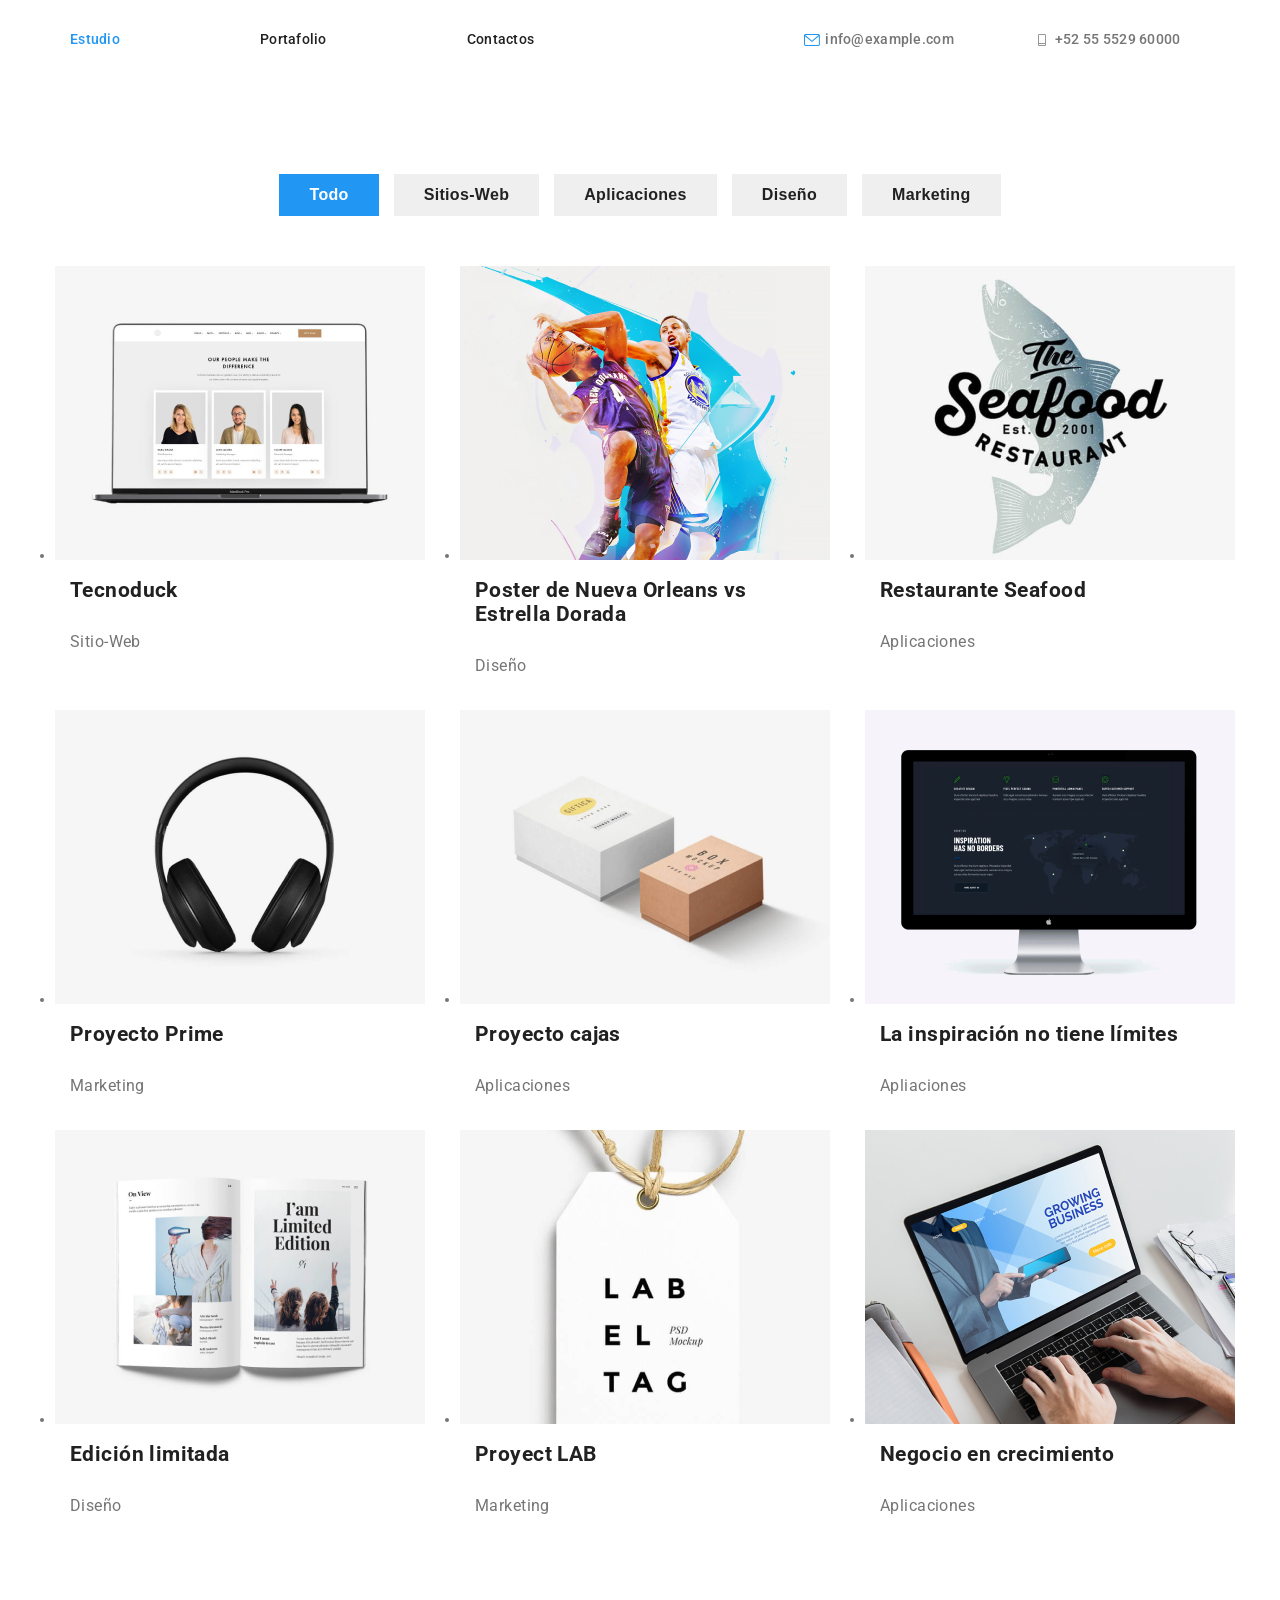
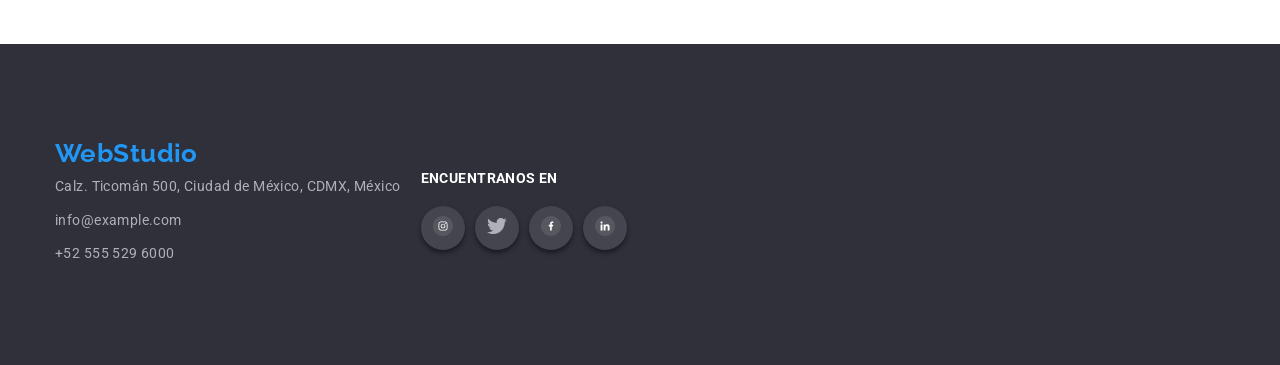
==== portafolio.html @ 07880866 "inicio" ====
<!DOCTYPE html>
<html lang="en">

<head>
  <meta charset="UTF-8">
  <meta http-equiv="X-UA-Compatible" content="IE=edge">
  <meta name="viewport" content="width=device-width, initial-scale=1.0">
  <title>WebStudios</title>
  <link rel="stylesheet" href="./css/styles.css">
  <link rel="stylesheet" href="node_modules/modern-normalize/modern-normalize.css">

</head>

<body>
  <!-- sección Header -->
  <header class="page-header">
    <div class="contacts">
      <!-- menu  -->
      <nav>
        <ul class="nav-menu">
          <li><a class="page current" href="./index.html">Estudio</a></li>
          <li><a class="page " href="./portafolio.html">Portafolio</a></li>
          <li><a class="page " href="">Contactos</a></li>
          <li></li>
          <li></li>
          <li>
            <a class="item" href="#">
              <svg class="icon">
                <use href="./images/SVG/sprite-sheet.svg#icon-sobre"></use>
              </svg>
              info@example.com
            </a>
          </li>
          <li>
            <a class="item" href="#">
              <svg class="icon">
                <use href="./images/SVG/sprite-sheet.svg#icon-celular"></use>
              </svg>
              +52 55 5529 60000
            </a>
          </li>
        </ul>
      </nav>
    </div>
  </header>

  <main>
    <section class="section portfolio">
      <div class="container">
        <!-- tabla Menú  -->
        <ul class="menu list">
          <li><button class="button current" type="button">Todo</button></li>
          <li><button class="button" type="button">Sitios-web</button></li>
          <li><button class="button" type="button">Aplicaciones</button></li>
          <li><button class="button" type="button">Diseño</button></li>
          <li><button class="button" type="button">Marketing</button></li>
        </ul>

        <!-- Tarjetas lista  -->
        <ul class="list cards">
          <li>
            <a href="#" class="link">
              <img src="./images/img_portfolio1.jpg" alt="Tecnoduck Sitio-Web" width="370">
              <h2 class="portfolio-title">Tecnoduck</h2>
              <p class="portfolio-text">Sitio-Web</p>
            </a>
          </li>

          <li>
            <a href="#" class="link">
              <img src="./images/img_portfolio2.jpg" alt="Poster de Nueva Orleans vs Estrella Dorada Diseño"
                width="370">
              <h2 class="portfolio-title">Poster de Nueva Orleans vs Estrella Dorada</h2>
              <p class="portfolio-text">Diseño</p>
            </a>
          </li>

          <li>
            <a href="#" class="link">
              <img src="./images/img_portfolio3.jpg" alt="Restaurante Seafood Aplicaciones" width="370">
              <h2 class="portfolio-title">Restaurante Seafood </h2>
              <p class="portfolio-text">Aplicaciones</p>
            </a>
          </li>

          <li>
            <a href="#" class="link">
              <img src="./images/img_portfolio4.jpg" alt="Proyecto Prime Marketing" width="370">
              <h2 class="portafolio-title">Proyecto Prime</h2>
              <p class="portfolio-text">Marketing</p>
            </a>
          </li>

          <li>
            <a href="#" class="link">
              <img src="./images/img_portfolio5.jpg" alt="Proyecto cajas Aplicaciones" width="370">
              <h2 class="portfolio-title">Proyecto cajas</h2>
              <p class="portfolio-text">Aplicaciones</p>
            </a>
          </li>

          <li>
            <a href="#" class="link">
              <img src="./images/img_portfolio6.jpg" alt="La inspiración no tiene límites Apliaciones" width="370">
              <h2 class="portfolio-title">La inspiración no tiene límites</h2>
              <p class="portfolio-text">Apliaciones</p>
            </a>
          </li>

          <li>
            <a href="#" class="link">
              <img src="./images/img_portfolio7.jpg" alt="Edición limitada Diseño" width="370">
              <h2 class="portfolio-title">Edición limitada</h2>
              <p class="portfolio-text">Diseño</p>
            </a>
          </li>

          <li>
            <a href="#" class="link">
              <img src="./images/img_portfolio8.jpg" alt="Proyect LAB Marketing" width="370">
              <h2 class="portfolio-title">Proyect LAB</h2>
              <p class="portfolio-text">Marketing</p>
            </a>
          </li>

          <li>
            <a href="#" class="link">
              <img src="./images/img_portfolio9.jpg" alt="Negocio en crecimientos Aplicaciones" width="370">
              <h2 class="portfolio-title">Negocio en crecimiento</h2>
              <p class="portfolio-text">Aplicaciones</p>
            </a>
          </li>
        </ul>
      </div>
    </section>
  </main>

  <footer>
    <a class="logo" href="">WebStudio</a>
    <div class="container">
      <address>
        <ul>
          <li>
            <a class="contact" href="#" target="_blank" rel="noopener noreferrer">Calz. Ticomán 500, Ciudad de
              México, CDMX, México</a>
          </li>
          <li>
            <a class="contact" href="mailto:info@example.com">info@example.com</a>
          </li>
          <li>
            <a class="contact" href="tel:+525555296000">+52 555 529 6000</a>
          </li>
        </ul>
      </address>
      <aside>
        <p>ENCUENTRANOS EN</p>
        <ul>
          <li>
            <a href="#">
              <svg class="icon" width="20" height="20">
                <use href="./images/SVG/sprite-sheet.svg#icon-instagramfooter"></use>
              </svg>
            </a>
          </li>
          <li>
            <a href="#">
              <svg class="icon" width="20" height="20">
                <use href="./images/SVG/sprite-sheet.svg#icon-twiter"></use>
              </svg>
            </a>
          </li>
          <li>
            <a href="#">
              <svg class="icon" width="20" height="20">
                <use href="./images/SVG/sprite-sheet.svg#icon-facebookfooter"></use>
              </svg>
            </a>
          </li>
          <li>
            <a href="#">
              <svg class="icon" width="20" height="20">
                <use href="./images/SVG/sprite-sheet.svg#icon-linknidfooter"></use>
              </svg>
            </a>
          </li>
        </ul>
      </aside>
    </div>

  </footer>
</body>

</html
---- css/styles.css ----
@import url("https://fonts.googleapis.com/css2?family=Raleway:wght@700&display=swap");
@import url("https://fonts.googleapis.com/css2?family=Roboto:wght@400;500;700;900&display=swap");

:root {
  --accent-color: #2196f3;
  --accent-color-hover: #188ce8;

  --background-black-1: #21303a;
  --background-black-2: #2f303a;
  --background-black-240Perc: hsla(235, 10%, 21%, 0.4);

  --primary-black-color: #212121;
  --primary-text-color: #757575;
  --primary-white-color: #ffffff;
  --primary-white-60Perc: hsla(0, 0%, 100%, 0.6);
  --primary-white-10Perc: hsla(0, 0%, 100%, 0.1);

  --gray-1: #f5f4fa;
  --gray-2: #afb1b8;
  --black-1: #000000;

  --container-padding: calc((100% - 1200px) / 2);
}

* {
  margin: 0;
  padding: 0;
  box-sizing: border-box;
}

body {
  background-color: var(--primary-white-color);
  color: var(--primary-text-color);
  font-family: "Roboto", sans-serif;
  font-size: 14px;
  letter-spacing: 0.03em;
}

a {
  text-decoration: none;
}

section {
  padding: 94px 0;
}

.button-primary {
  background-color: var(--accent-color);
  color: var(--primary-white-color);
  font-size: 16px;
  font-weight: 700;

  border: none;
  outline: none;
  text-transform: capitalize;
  padding: 10px 20px;
}
.button-primary:hover {
  background-color: var(--button-primary-hover);
}

.logo {
  color: var(--accent-color);
  font-family: "Raleway", sans-serif;
  font-size: 26px;
  font-weight: 700;
  line-height: 1.2;
  text-decoration: none;
}
.logo-black {
  color: var(--logo-black);
}
.logo-white {
  color: var(--primary-white-color);
}

.section > h2 {
  color: var(--primary-black-color);
  font-size: 32px;
  font-weight: 700px;
  padding: 30px 0;
  text-align:center;
}
.no-top-pading {
  padding-top: 0;
}

/* ----------- Header section ----------- */
header {
  display: flex;
  justify-content: space-between;
  align-items: center;

  height: 80px;
  padding: 0 var(--container-padding);
}
header nav {
  display: flex;
  align-items: center;
  gap: 100px;
}

header nav .logo {
  color: var(--accent-color);
  font-family: "Raleway", sans-serif;
  font-size: 26px;
  font-weight: 700;
  line-height: 1.2;
  text-decoration: none;
}

header nav .nav-menu {
  display: flex;
  list-style: none;
  gap: 80px;
}

header nav .nav-menu .page {
  color: var(--primary-black-color);
  padding: 30px;
  font-weight: 500;
  font-size: 14px;
  line-height: 1.4;
  letter-spacing: 0.02em;
  text-decoration: none;
  text-transform: capitalize;
}

.nav-menu {
  display: flex;
  list-style: none;
  gap: 80px;
}
.nav-menu .item {
  color: var(--primary-text-color);
  font-weight: 500;
  font-size: 14px;
  line-height: 1.4;
  letter-spacing: 0.02em;
  text-decoration: none;
  display: flex;
  align-items: center;
  gap: 5px;
}

.nav-menu .item svg {
  Width:16px;
  Height:12px;
  Top: 30px;
  Left: 1052px;
}

.contacts .item:hover svg {
  fill: #188ce8;
}

.contacts .page:hover,
.contacts .page:focus,
.contacts .page.current,
.nav-menu .item:hover,
.nav-menu .item:focus {
  color: var(--accent-color);
}

/* ----------- Hero section ----------- */
.hero {
  background-color: var(--primary-black-color);
  padding: 200px var(--container-padding);
  text-align: center;
  background: url(/images/img_banner.jpg);
  background-size: cover;
  background-position: center;
}

.hero .hero-title {
  width: 500px;
  padding: 20px 0;
  margin: auto;
  color: var(--primary-white-color);
  font-size: 44px;
  text-transform: capitalize;
}
/* ----------- Benefits section ----------- */
.benefits .container .benefits-list {
  flex-wrap: wrap;
  align-items: flex-start;
  justify-content: space-between;
  display: flex;
}
.benefits .container .benefits-list li div {
  display: flex;
  align-items: center;
  justify-content: center;

  background-color: var(--gray-1);
  border-radius: 15px;
  height: 120px;
  margin-bottom: 15px;
  width: 270px;
}
.benefits .container .benefits-list li div .icon-benefit {
  width: 70px;
  height: 70px;
}
.benefits .container .benefits-list li {
  list-style: none;
  width: 270px;
}
.benefits .container .benefits-list li .title {
  height: 50px;
  text-transform: uppercase;
  color: var(--primary-black-color);
}



/* ----------- What we do----------- */

.what-we-do-section .container ul {
  display: flex;
  align-items: center;
  justify-content: space-between;
  flex-wrap: wrap;
}
.what-we-do-section .container ul li {
    display: flex;
    flex-direction: row;
    padding: 10px;
    list-style-type: none;
    width: 360px;
}

/*----------- Team section -----------*/
.team-section {
  background-color: var(--gray-1);
}
.team-section .container h2 {
  color: var(--primary-black-color);
  font-size: 32px;
  font-weight: 700px;
  padding: 30px 0;
  text-align: center;
}
.team-section .container .team-cards {
  display: flex;
  justify-content: space-between;
  flex-wrap: wrap;
  align-items: flex-end;
}
.team-section .container .team-cards li {
  background-color: var(--primary-white-color);
  text-align: center;
  list-style: none;
}

.team-section .container .team-cards li h3 {
  margin: 20px 0 10px 0;
}
.team-section .container .team-cards li p {
  margin-bottom: 30px;
}
.team-section .container .team-cards li ul {
  display: flex;
  align-items: center;
  justify-content: center;
  gap: 15px;

  padding: 10px 20px;
  margin-bottom: 20px;
}
.team-section .container .team-cards li li {
  display: block;
  width: 35px;
  height: 35px;
  border-radius: 25px;
}
.team-section .container .team-cards li li a {
  display: flex;
  align-items: center;
  justify-content: center;

  border-radius: 25px;
  height: 35px;
  width: 35px;
}
.team-section .container .team-cards li a .icon {
  width: 20px;
  height: 20px;
  fill: var(--primary-text-color);
}
/* .team-section .container .team-cards li a:hover .icon {
  
} */
.team-section .container .team-cards a:hover .icon {
  fill: var(--primary-white-color);
}

.containerall{
  align-items: baseline;
  display: inline-flex;
}
.social {
  width: 35px;
  height: 35px;
  padding: 30px;
  margin: 0;
}

.social:hover {
  border-radius: 50%;
  background-color: var(--accent-color);
}

.card {
  position: absolute;
  width: 270px;
  height: 428px;
  left: 215px;
  top: 1785px;
}

.container {
  padding: 0 15px;
  max-width: 1200px;
  margin: 0 auto;
}

.information {
  padding: 2px 16px;
}

/*----------- costumber -----------*/

.customer h2 {
  color: var(--primary-black-color);
  font-size: 32px;
  font-weight: 700px;
  padding: 30px 0;
  text-align: center;
}

.customer .container-customer {
  display: flex;
  align-items: center;
  justify-content: center;
  list-style: none;
  margin-bottom: 90px;
  gap: 30px;
  
 
}

.customer .container-customer div {
  display: flex;
  align-items: center;
  justify-content: center;
  flex-wrap: wrap;
  border: solid 1px var(--gray-2);
  border-radius: 5px;
  cursor: pointer;
  height: 90px;
  width: 170px;
}


.customer .container-customer div .icon-logo {
  width: 100px;
  height: 110px;
}

.customer .container-customer div:hover {
  border: solid 1px var(--accent-color);
}

.customer .container-customer div .icon-logo {
  fill: var(--gray-2);
}

.customer .container-customer div a:hover .icon-logo {
  fill: var(--accent-color);
}
/*----------- Portfolio section -----------*/
.portfolio .menu {
  display: flex;
  align-items: center;
  justify-content: center;
  gap: 15px;
  margin-bottom: 50px;
  list-style: none;
}
.portfolio .menu li button {
  border: none;
  outline: none;
  color: var(--primary-black-color);

  font-weight: 700;
  font-size: 16px;
  line-height: 1.4;
  letter-spacing: 0.02em;
  padding: 10px 30px;

  text-decoration: none;
  text-transform: capitalize;
}
.portfolio .menu li button:hover,
.portfolio .menu li button.current {
  color: var(--primary-white-color);
  background-color: var(--accent-color);
}

.portfolio .cards{
  justify-content: space-between;
  flex-wrap: wrap;
 
  display: flex;
}

.portfolio .cards li{
  margin-bottom: 20px; 
  width: 360px;
}
.portfolio .cards li a h2{
  color: var(--primary-black-color);
  padding: 15px;
}
.portfolio .cards li a p{
  color: var(--primary-text-color);
  font-size: 16px;
  padding: 15px;
}

/*----------- footer section ----------- */
footer {
  padding: 94px var(--container-padding);
  background-color: var(--background-black-2);
}

footer .logo {
  padding: 15px;
  color: var(--accent-color);
}

footer .container {
display: flex;
align-items: flex-start;
justify-content: flex-start;
gap: 20px;
}
footer .container address ul {
  list-style: none;
}
footer .container address .contact {
  display: block;
  color: var(--gray-2);
  font-style: normal;
  font-weight: 400;
  font-size: 14px;
  line-height: 1.71;
  text-decoration: none;
  padding: 5px 0;
}
footer .container address .contact:hover {
  color: var(--primary-white-color);
}
footer .container aside p {
  color: var(--primary-white-color);
  font-weight: 700;
  margin-bottom: 20px;
}

footer .container aside ul {
  display: flex;
  align-items: center;
  list-style: none;
  gap: 10px;
}

footer .container aside ul li {
  display: flex;
  align-items: center;
  justify-content: center;

  background-color: var(--primary-white-10Perc);
  border-radius: 25px;
  box-shadow: hsla(0, 0%, 0%, 0.479) 0 3px 5px;
  cursor: pointer;
  height: 44px;
  width: 44px;
}

footer .container aside ul li .icon {
  fill: var(--primary-white-color);
}
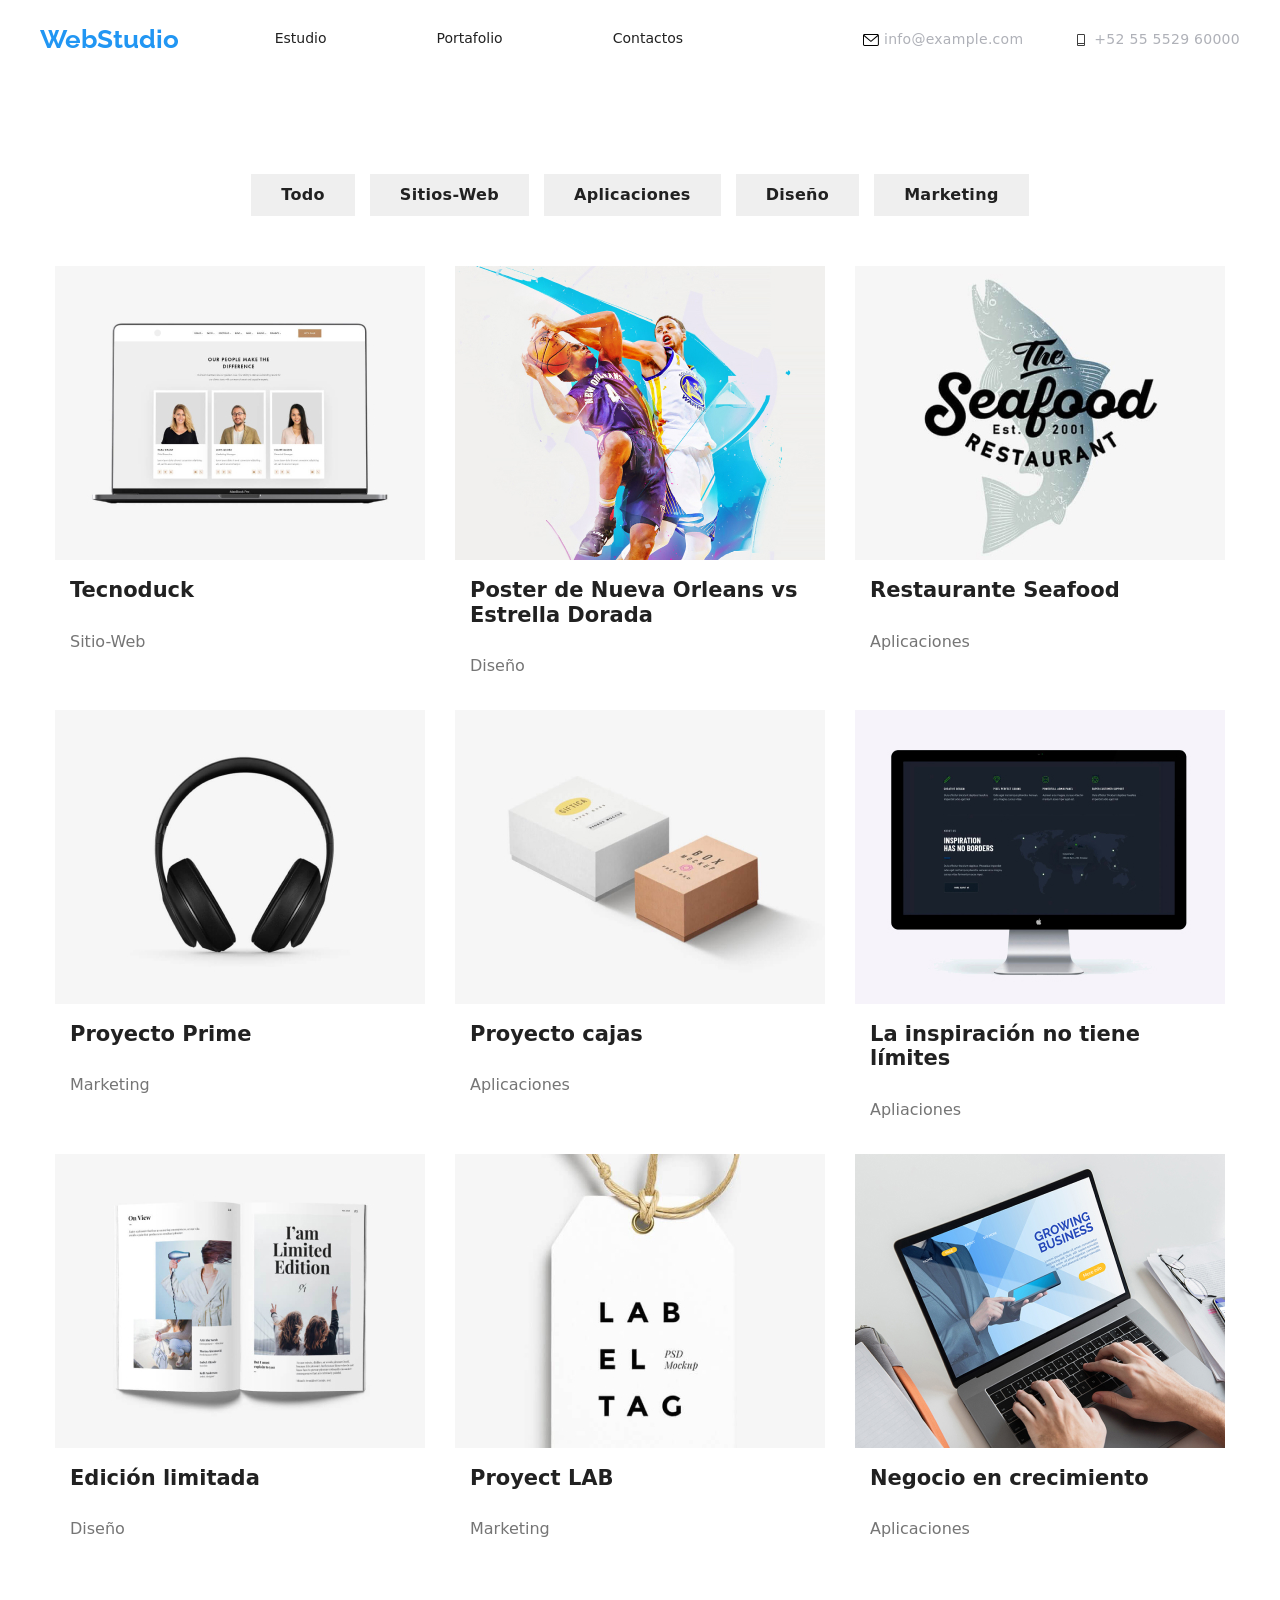
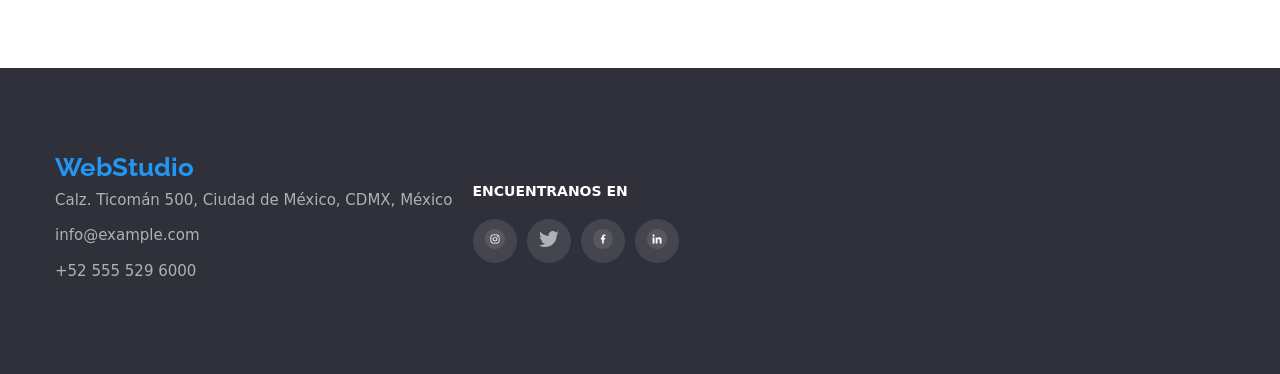
==== commit 35e54ab2: "avance5" ====
--- a/portafolio.html
+++ b/portafolio.html
@@ -7,20 +7,21 @@
   <meta name="viewport" content="width=device-width, initial-scale=1.0">
   <title>WebStudios</title>
   <link rel="stylesheet" href="./css/styles.css">
-  <link rel="stylesheet" href="node_modules/modern-normalize/modern-normalize.css">
+  <link rel="stylesheet" href="./css/modern-normalize.css">
 
 </head>
 
 <body>
   <!-- sección Header -->
   <header class="page-header">
+    <a class="logo" href="WebStudio">WebStudio</a>
     <div class="contacts">
       <!-- menu  -->
       <nav>
         <ul class="nav-menu">
-          <li><a class="page current" href="./index.html">Estudio</a></li>
+          <li><a class="page " href="./index.html">Estudio</a></li>
           <li><a class="page " href="./portafolio.html">Portafolio</a></li>
-          <li><a class="page " href="">Contactos</a></li>
+          <li><a class="page " href="./contactos.html">Contactos</a></li>
           <li></li>
           <li></li>
           <li>
@@ -42,6 +43,7 @@
         </ul>
       </nav>
     </div>
+
   </header>
 
   <main>
@@ -49,7 +51,7 @@
       <div class="container">
         <!-- tabla Menú  -->
         <ul class="menu list">
-          <li><button class="button current" type="button">Todo</button></li>
+          <li><button class="button" type="button">Todo</button></li>
           <li><button class="button" type="button">Sitios-web</button></li>
           <li><button class="button" type="button">Aplicaciones</button></li>
           <li><button class="button" type="button">Diseño</button></li>
@@ -60,9 +62,14 @@
         <ul class="list cards">
           <li>
             <a href="#" class="link">
-              <img src="./images/img_portfolio1.jpg" alt="Tecnoduck Sitio-Web" width="370">
-              <h2 class="portfolio-title">Tecnoduck</h2>
-              <p class="portfolio-text">Sitio-Web</p>
+              <div class="card-image">
+                <img src="./images/img_portfolio1.jpg" alt="Tecnoduck Sitio-Web" width="370">
+                <div class="card-animation">
+                  Tecnoduck es una plataforma de distribución de coronavirus de última generación. Las compañías usan
+                  esta plataforma para el espionaje digital y los ataques a los servidores seguros de la competencia.
+                </div>
+                <h2 class="portfolio-title">Tecnoduck</h2>
+                <p class="portfolio-text">Sitio-Web</p>
             </a>
           </li>
 
--- a/css/styles.css
+++ b/css/styles.css
@@ -33,7 +33,7 @@
   color: var(--primary-text-color);
   font-family: "Roboto", sans-serif;
   font-size: 14px;
-  letter-spacing: 0.03em;
+  letter-spacing: 0 0.3em;
 }
 
 a {
@@ -43,6 +43,7 @@
 section {
   padding: 94px 0;
 }
+
 
 .button-primary {
   background-color: var(--accent-color);
@@ -101,18 +102,28 @@
 }
 
 header nav .logo {
-  color: var(--accent-color);
-  font-family: "Raleway", sans-serif;
+  position: absolute;
+  width: 145px;
+  height: 31px;
+  left: 215px;
+  top: 24px;
+  font-family: 'Raleway';
+  font-style: normal;
+  font-weight: 700;
   font-size: 26px;
-  font-weight: 700;
-  line-height: 1.2;
-  text-decoration: none;
+  line-height: 31px;
+  /* identical to box height */
+  
+  letter-spacing: 0.03em;
+  
+  color: #2196F3;
 }
 
 header nav .nav-menu {
   display: flex;
   list-style: none;
-  gap: 80px;
+  gap: 50px;
+  
 }
 
 header nav .nav-menu .page {
@@ -120,8 +131,8 @@
   padding: 30px;
   font-weight: 500;
   font-size: 14px;
-  line-height: 1.4;
-  letter-spacing: 0.02em;
+  line-height: 16.41px;
+  letter-spacing: 2%;
   text-decoration: none;
   text-transform: capitalize;
 }
@@ -132,7 +143,7 @@
   gap: 80px;
 }
 .nav-menu .item {
-  color: var(--primary-text-color);
+  color: #afb1b8;
   font-weight: 500;
   font-size: 14px;
   line-height: 1.4;
@@ -144,6 +155,7 @@
 }
 
 .nav-menu .item svg {
+  color: var(--primary-text-color);
   Width:16px;
   Height:12px;
   Top: 30px;
@@ -151,23 +163,25 @@
 }
 
 .contacts .item:hover svg {
-  fill: #188ce8;
+  fill: var(--accent-color-hover);
 }
 
 .contacts .page:hover,
 .contacts .page:focus,
-.contacts .page.current,
 .nav-menu .item:hover,
 .nav-menu .item:focus {
-  color: var(--accent-color);
-}
+  color: var(--accent-color-hover);
+}
+
 
 /* ----------- Hero section ----------- */
 .hero {
   background-color: var(--primary-black-color);
   padding: 200px var(--container-padding);
   text-align: center;
-  background: url(/images/img_banner.jpg);
+  background-image: url("../images/img_banner.jpg");
+  max-width: 1600px;
+  margin: 0 auto;
   background-size: cover;
   background-position: center;
 }
@@ -194,8 +208,8 @@
 
   background-color: var(--gray-1);
   border-radius: 15px;
-  height: 120px;
-  margin-bottom: 15px;
+  height: 130px;
+  margin-bottom: 30px;
   width: 270px;
 }
 .benefits .container .benefits-list li div .icon-benefit {
@@ -207,27 +221,49 @@
   width: 270px;
 }
 .benefits .container .benefits-list li .title {
-  height: 50px;
+  font-size: 14px;
+  height: 30px;
   text-transform: uppercase;
   color: var(--primary-black-color);
 }
-
+.description {
+  height: 50px;
+  line-height: 25px;
+}
 
 
 /* ----------- What we do----------- */
 
 .what-we-do-section .container ul {
-  display: flex;
-  align-items: center;
+  width: 1170px;
+  display: flex;
+  align-items: center;
+  list-style-type: none;
   justify-content: space-between;
   flex-wrap: wrap;
 }
 .what-we-do-section .container ul li {
-    display: flex;
-    flex-direction: row;
-    padding: 10px;
-    list-style-type: none;
-    width: 360px;
+    position: relative;
+    width: 370px;
+}
+
+.info {
+  position: absolute;
+  width: 370px;
+  height: 70px;
+  top: 78%;
+  text-align: center;
+  padding-top: 25px;
+  background-color: rgba(47, 48, 58, 0.8);
+}
+.color-info {
+  
+font-weight: 700;
+font-size: 14px;
+line-height: 16px;
+
+letter-spacing: 0.03em;
+color: var(--primary-white-color);
 }
 
 /*----------- Team section -----------*/
@@ -246,70 +282,58 @@
   justify-content: space-between;
   flex-wrap: wrap;
   align-items: flex-end;
+  width: 1170px;
 }
 .team-section .container .team-cards li {
   background-color: var(--primary-white-color);
   text-align: center;
   list-style: none;
+  box-shadow: 0 5px 2px rgba(0, 0, 0, 0.034),
+    0 5px 2px rgba(0, 0, 0, 0.048), 0 5px 2px rgba(0, 0, 0, 0.06),
+    0 5px 2px rgba(0, 0, 0, 0.072), 0 5px 2px rgba(0, 0, 0, 0.086),
+    0 1px 0.5px rgba(0, 0, 0, 0.12);
 }
 
 .team-section .container .team-cards li h3 {
-  margin: 20px 0 10px 0;
+  margin: 30px 0 10px 0;
+  color:#000000
 }
 .team-section .container .team-cards li p {
-  margin-bottom: 30px;
-}
-.team-section .container .team-cards li ul {
-  display: flex;
-  align-items: center;
-  justify-content: center;
-  gap: 15px;
-
-  padding: 10px 20px;
-  margin-bottom: 20px;
-}
-.team-section .container .team-cards li li {
-  display: block;
-  width: 35px;
-  height: 35px;
-  border-radius: 25px;
-}
-.team-section .container .team-cards li li a {
-  display: flex;
-  align-items: center;
-  justify-content: center;
-
-  border-radius: 25px;
-  height: 35px;
-  width: 35px;
-}
+  margin-bottom: 8px;
+  color: #757575;
+  margin-bottom: 16px;
+}
+
+.containerall{
+  width: 206px;
+  display: flex;
+  margin: 0 32px 30px 32px; 
+  gap: 10px;
+}
+
+.social {
+  width: 44px;
+  height: 44px;
+  
+}
+
 .team-section .container .team-cards li a .icon {
   width: 20px;
   height: 20px;
+  margin: 12px 12px 12px 12px;
   fill: var(--primary-text-color);
 }
-/* .team-section .container .team-cards li a:hover .icon {
-  
-} */
+
 .team-section .container .team-cards a:hover .icon {
   fill: var(--primary-white-color);
 }
 
-.containerall{
-  align-items: baseline;
-  display: inline-flex;
-}
-.social {
-  width: 35px;
-  height: 35px;
-  padding: 30px;
-  margin: 0;
-}
 
 .social:hover {
   border-radius: 50%;
-  background-color: var(--accent-color);
-}
+  background-color: var(--accent-color-hover);
+}
+
 
 .card {
   position: absolute;
@@ -331,53 +355,81 @@
 
 /*----------- costumber -----------*/
 
-.customer h2 {
-  color: var(--primary-black-color);
-  font-size: 32px;
-  font-weight: 700px;
-  padding: 30px 0;
-  text-align: center;
-}
-
-.customer .container-customer {
-  display: flex;
-  align-items: center;
-  justify-content: center;
-  list-style: none;
-  margin-bottom: 90px;
-  gap: 30px;
-  
- 
-}
-
-.customer .container-customer div {
-  display: flex;
-  align-items: center;
-  justify-content: center;
-  flex-wrap: wrap;
-  border: solid 1px var(--gray-2);
-  border-radius: 5px;
+.customer {
+  margin: 59px 176px 77px 190px;
+height: 162px;
+left: 215px;
+top: 2366px;
+}
+
+.customer .clientes h2 {
+position: absolute;
+width: 323px;
+height: 36.98px;
+left: 640px;
+top: 2420px;
+
+font-family: 'Roboto';
+font-style: normal;
+font-weight: 700;
+font-size: 36px;
+line-height: 42px;
+text-align: center;
+letter-spacing: 0.03em;
+
+color: #212121;
+  
+}
+
+.container-company {
+  display: flex;
+  align-items:center;
+  
+  justify-content:space-between;
+
+  left: 50px;
+  top: 2436px;
+
+}
+
+.container-company .logo {
+  display: flex;
+  align-items: center;
+  box-sizing: border-box;
+  width: 170px;
+  height: 81px;
+  left: 215px;
+  top: 2447px;
+  border: 1px solid #AFB1B8;
+  border-radius: 4px;
   cursor: pointer;
-  height: 90px;
-  width: 170px;
-}
-
-
-.customer .container-customer div .icon-logo {
+  
+}
+
+.container-company .logo a {
+ display: flex;
+margin: 14px 32px 14px 28px;
+ width: 100px;
+ height: 50px;
+  bottom: 14.23%;
+}
+
+.container-company .logo a svg {
   width: 100px;
-  height: 110px;
-}
-
-.customer .container-customer div:hover {
-  border: solid 1px var(--accent-color);
-}
-
-.customer .container-customer div .icon-logo {
-  fill: var(--gray-2);
-}
-
-.customer .container-customer div a:hover .icon-logo {
-  fill: var(--accent-color);
+  height: 50px;
+   bottom: 14.23%;
+}
+.container-company .logo a svg use {
+ color: #757575;
+width: 100px;
+height: 52.83px;
+left: 50px;
+}
+
+
+.container-company .logo a svg use:hover,
+.container-company .logo a svg use:focus {
+  fill: var(--accent-color-hover)
 }
 /*----------- Portfolio section -----------*/
 .portfolio .menu {
@@ -401,37 +453,80 @@
 
   text-decoration: none;
   text-transform: capitalize;
-}
+  
+}
+
 .portfolio .menu li button:hover,
 .portfolio .menu li button.current {
   color: var(--primary-white-color);
   background-color: var(--accent-color);
 }
 
-.portfolio .cards{
+.portfolio .cards {
   justify-content: space-between;
   flex-wrap: wrap;
- 
-  display: flex;
-}
-
-.portfolio .cards li{
+  display: flex;
+  
+}
+
+.portfolio .cards li {
+  display: flex;
   margin-bottom: 20px; 
-  width: 360px;
-}
+  width: 370px;
+  
+}
+
+.portfolio .cards li:hover {
+  box-shadow: 0px 1px 1px rgba(0, 0, 0, 0.12), 0px 4px 4px rgba(0, 0, 0, 0.06), 1px 4px 6px rgba(0, 0, 0, 0.16);
+  transition: 250ms cubic-bezier(0.4, 0, 0.2, 1);
+}
+
 .portfolio .cards li a h2{
   color: var(--primary-black-color);
   padding: 15px;
 }
-.portfolio .cards li a p{
+.portfolio .cards li a p {
   color: var(--primary-text-color);
   font-size: 16px;
   padding: 15px;
 }
 
+.card-animation {
+  position: absolute;
+  top: 0;
+  height: 300px;
+  width: 370px;
+  margin: 265px 600px 110px 1px;
+
+  background: rgba(33, 150, 243, 0.9);
+  padding: 63px 24px;
+  letter-spacing: 0.03em;
+  
+  font-family: 'Roboto';
+  font-style: normal;
+  font-weight: 400;
+  font-size: 18px;
+  line-height: 28px;
+  
+  transform: translateY(105%);
+  transition: transform 250ms ease;
+  transition-timing-function: cubic-bezier(0.4, 0, 0.2, 1);
+  color: var(--primary-white-color);
+}
+
+.cards:hover .card-animation {
+  transform: translateY(-90%);
+}
+
+.card-image {
+  position:relative;
+  overflow: hidden;
+  
+  
+}
 /*----------- footer section ----------- */
 footer {
-  padding: 94px var(--container-padding);
+  padding: 84px var(--container-padding);
   background-color: var(--background-black-2);
 }
 
@@ -454,7 +549,7 @@
   color: var(--gray-2);
   font-style: normal;
   font-weight: 400;
-  font-size: 14px;
+  font-size: 15px;
   line-height: 1.71;
   text-decoration: none;
   padding: 5px 0;
@@ -479,15 +574,17 @@
   display: flex;
   align-items: center;
   justify-content: center;
-
   background-color: var(--primary-white-10Perc);
   border-radius: 25px;
-  box-shadow: hsla(0, 0%, 0%, 0.479) 0 3px 5px;
   cursor: pointer;
   height: 44px;
   width: 44px;
 }
 
-footer .container aside ul li .icon {
+footer .container aside ul li .icon:hover{
+  height: 44px;
+  width: 44px;
+  border-radius: 50%;
+  background-color: var(--accent-color);
   fill: var(--primary-white-color);
 }
